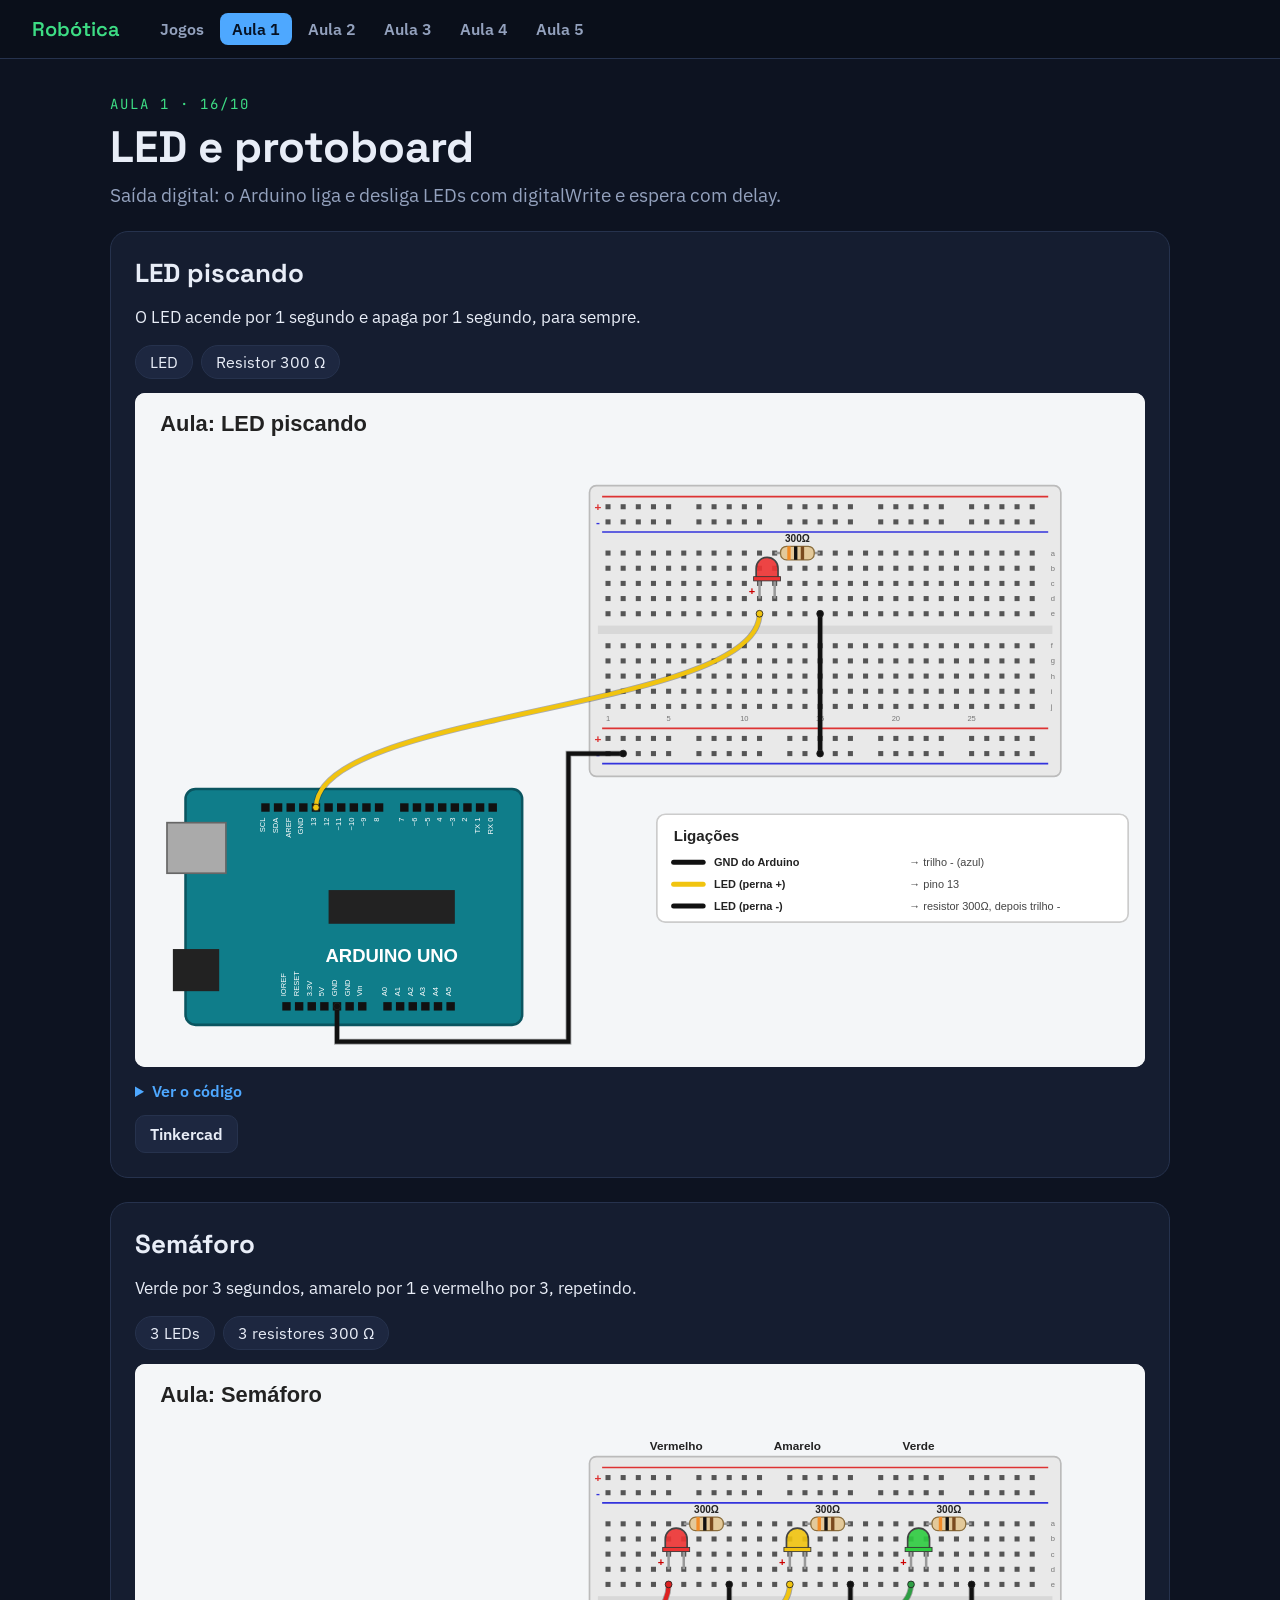
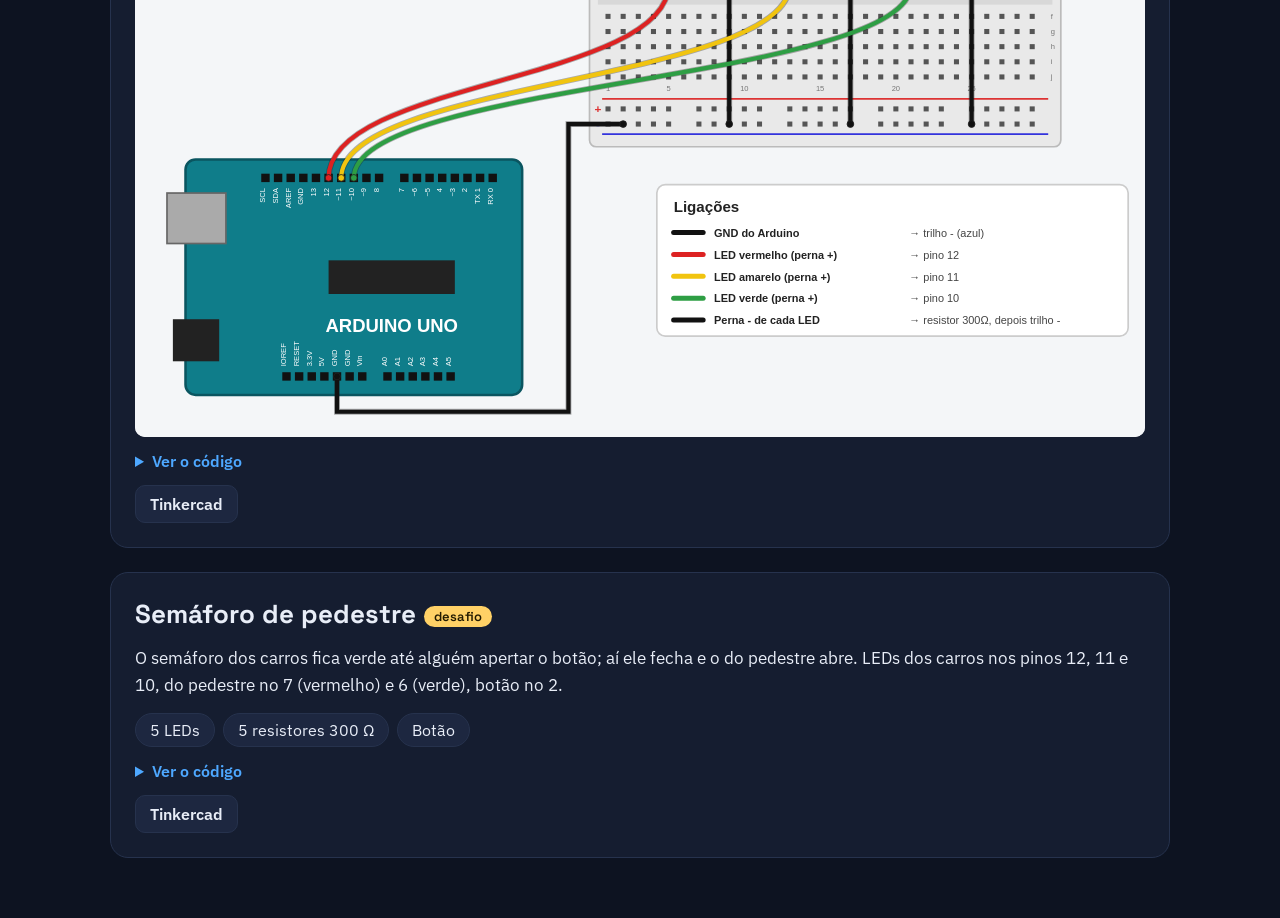
==== aula.html @ 11fc31a3 "Menu no topo e páginas das aulas 1 a 5; home só com os jogos Co-Authored-By: Claude Opus 5.5 <norepl" ====
<!doctype html>
<html lang="pt-BR">
<head>
<meta charset="utf-8">
<meta name="viewport" content="width=device-width, initial-scale=1">
<link rel="preconnect" href="https://fonts.googleapis.com">
<link href="https://fonts.googleapis.com/css2?family=Space+Grotesk:wght@500;700&family=IBM+Plex+Sans:wght@400;600&family=JetBrains+Mono:wght@400;700&display=swap" rel="stylesheet">
<link rel="stylesheet" href="comum.css">
<title>Aulas · Robótica</title>
<style>
  .aula { max-width: 1100px; margin: 0 auto; padding: 36px 20px 60px; display: flex; flex-direction: column; gap: 24px; }
  .aula .sobre { font-family: 'JetBrains Mono', monospace; color: var(--verde); letter-spacing: 2px; font-size: 14px; }
  .aula h1 { font-size: 44px; margin-top: 6px; }
  .aula .tema { color: var(--suave); font-size: 19px; margin: 8px 0 0; }
  .proj { background: var(--painel); border: 1px solid var(--borda); border-radius: 18px; padding: 24px; display: flex; flex-direction: column; gap: 14px; }
  .proj h2 { font-size: 26px; }
  .proj .tag { font-size: 13px; font-weight: 600; color: #221a00; background: var(--amarelo); border-radius: 999px; padding: 2px 10px; margin-left: 8px; vertical-align: middle; }
  .proj p { margin: 0; line-height: 1.6; font-size: 17px; }
  .proj img { width: 100%; border-radius: 10px; background: #f4f6f8; display: block; }
  .proj .links { display: flex; gap: 10px; flex-wrap: wrap; }
  .proj .links a { background: #1d2740; border: 1px solid var(--borda); border-radius: 10px; padding: 8px 14px; text-decoration: none; color: var(--texto); font-weight: 600; }
  .proj .links a:hover { border-color: var(--azul); }
  .proj details summary { cursor: pointer; font-weight: 600; color: var(--azul); }
  .proj pre { background: #0a0f1a; border: 1px solid var(--borda); border-radius: 12px; padding: 16px; overflow: auto; max-height: 520px; font-size: 14px; line-height: 1.5; margin: 10px 0 0; }
  .blocos { display: flex; flex-direction: column; gap: 10px; }
  .grupo { font-family: 'Space Grotesk', Arial, sans-serif; font-size: 22px; color: var(--suave); margin: 12px 0 -8px; }
</style>
</head>
<body>
<script src="comum.js"></script>
<div id="menu"></div>
<main class="aula" id="aula"></main>
<script>
const TK = id => 'https://www.tinkercad.com/things/' + id;
// Cada projeto: titulo, texto, pecas, esquema (svg), codigo (.ino) ou blocos (imagens), links extras
const AULAS = {
  1: { data: '16/10', titulo: 'LED e protoboard', tema: 'Saída digital: o Arduino liga e desliga LEDs com digitalWrite e espera com delay.', projetos: [
    { titulo: 'LED piscando', texto: 'O LED acende por 1 segundo e apaga por 1 segundo, para sempre.', pecas: ['LED', 'Resistor 300 Ω'], esquema: 'aulas/01_led_piscando', codigo: 'aula1/led_piscando', links: [['Tinkercad', TK('7gEm8Jbq8td')]] },
    { titulo: 'Semáforo', texto: 'Verde por 3 segundos, amarelo por 1 e vermelho por 3, repetindo.', pecas: ['3 LEDs', '3 resistores 300 Ω'], esquema: 'aulas/02_semaforo', codigo: 'aula1/semaforo', links: [['Tinkercad', TK('5s8k3tmGoYp')]] },
    { titulo: 'Semáforo de pedestre', tag: 'desafio', texto: 'O semáforo dos carros fica verde até alguém apertar o botão; aí ele fecha e o do pedestre abre. LEDs dos carros nos pinos 12, 11 e 10, do pedestre no 7 (vermelho) e 6 (verde), botão no 2.', pecas: ['5 LEDs', '5 resistores 300 Ω', 'Botão'], codigo: 'aula1/semaforo_pedestre', links: [['Tinkercad', TK('1Vlmrn4FxMz')]] },
  ] },
  2: { data: '19/10', titulo: 'Botões e som', tema: 'Entrada digital: o Arduino lê o botão com digitalRead e toca notas no buzzer com tone.', projetos: [
    { titulo: 'Campainha', texto: 'Enquanto o botão está apertado, o buzzer toca. O botão usa INPUT_PULLUP: não precisa de resistor.', pecas: ['Botão', 'Buzzer'], esquema: 'aulas/04_campainha', codigo: 'aula2/campainha' },
    { titulo: 'Piano', texto: 'Quatro botões, quatro notas: dó, ré, mi e fá.', pecas: ['4 botões', 'Buzzer'], esquema: 'aulas/09_piano', codigo: 'aula2/piano' },
    { titulo: 'Brilha, brilha, estrelinha', texto: 'A música inteira tocando no buzzer do pino 8. Usa a mesma montagem do piano (só o buzzer).', pecas: ['Buzzer'], codigo: 'aula2/brilha_brilha' },
    { titulo: 'Genius', tag: 'extra', texto: 'Jogo da memória: os LEDs acendem numa sequência e é preciso repetir nos botões.', pecas: ['4 botões', '4 LEDs', '4 resistores 300 Ω', 'Buzzer'], esquema: 'aulas/10_genius', codigo: 'aula2/genius' },
    { titulo: 'Sensor de temperatura DHT11', tag: 'extra', texto: 'Lê a temperatura e a umidade e mostra no Monitor Serial. Precisa da biblioteca "DHT sensor library".', pecas: ['DHT11', 'Resistor 10 kΩ'], esquema: 'aulas/11_dht11', codigo: 'aula2/dht11' },
  ] },
  3: { data: '21/10', titulo: 'Luz, cor e sensores', tema: 'Entrada analógica (0 a 1023) e o alarme do Missão Impossível, montado uma peça de cada vez sem desmontar nada.', projetos: [
    { grupo: 'O alarme, arquivo por arquivo' },
    { titulo: 'Etapa 0: preparar a protoboard', texto: '5V no + de baixo, GND no − de baixo e fios ligando os trilhos de baixo aos de cima. Vale para todas as montagens daqui em diante.', esquema: 'aulas/11b_aula3_etapa0' },
    { titulo: 'Arquivo 01: potenciômetro', texto: 'O Monitor Serial mostra o valor do potenciômetro, de 0 a 1023.', pecas: ['Potenciômetro'], esquema: 'aulas/12_aula3_etapa1', codigo: 'aula3/01_potenciometro' },
    { titulo: 'Arquivo 02: brilho do LED', texto: 'O potenciômetro controla o brilho do LED.', pecas: ['LED', 'Resistor 300 Ω'], esquema: 'aulas/13_aula3_etapa2', codigo: 'aula3/02_led_brilho' },
    { titulo: 'Arquivo 03: LDR', texto: 'O LDR mede a luz; se escurecer, o LED acende.', pecas: ['LDR', 'Resistor 10 kΩ'], esquema: 'aulas/14_aula3_etapa3', codigo: 'aula3/03_ldr', links: [['Tinkercad', TK('21bJt5S1oA1')]] },
    { titulo: 'Arquivos 04 e 05: alarme com laser', texto: 'O laser aponta para o LDR. Se alguém cortar o feixe, o buzzer dispara. O botão liga e desliga o alarme.', pecas: ['Mini laser', 'Buzzer', 'Botão'], esquema: 'aulas/15_aula3_etapa5', codigo: 'aula3/05_botao_liga_desliga' },
    { titulo: 'Arquivo 06: LED RGB', texto: 'O LED RGB mostra o estado do alarme: desligado, calmo ou disparado.', pecas: ['LED RGB', '3 resistores 300 Ω'], esquema: 'aulas/16_aula3_etapa6', codigo: 'aula3/06_led_rgb' },
    { titulo: 'Arquivo 07: temperatura', texto: 'O DHT11 entra no alarme: se a sala esquentar acima do limite, ele dispara.', pecas: ['DHT11', 'Resistor 10 kΩ'], esquema: 'aulas/17_aula3_etapa7', codigo: 'aula3/07_temperatura' },
    { titulo: 'Arquivo 08: presença', tag: 'extra', texto: 'O sensor ultrassônico entra no alarme: se alguém chegar perto, ele dispara.', pecas: ['Sensor ultrassônico'], esquema: 'aulas/18_aula3_etapa8', codigo: 'aula3/08_ultrassonico' },
    { grupo: 'Desafios (usam a montagem do alarme)' },
    { titulo: 'Sirene', texto: 'O alarme alterna entre dois tons, como uma sirene.', codigo: 'aula3/09_desafio_sirene' },
    { titulo: 'Cores', texto: 'Com o alarme calmo, o LED RGB mostra uma cor misturada.', codigo: 'aula3/10_desafio_cores' },
    { titulo: 'Música do Missão Impossível', texto: 'A música tocando no buzzer, nota por nota.', codigo: 'aula3/11_desafio_musica' },
    { titulo: 'Termômetro colorido', texto: 'O LED RGB mostra a temperatura: azul frio, verde ok, vermelho quente.', codigo: 'aula3/13_desafio_termometro' },
    { titulo: 'Instrumento de um botão', texto: 'Segurando o botão, o buzzer toca; o potenciômetro escolhe a nota.', codigo: 'aula3/14_desafio_theremin' },
    { titulo: 'Luz noturna', texto: 'Quanto mais escuro no LDR, mais forte o LED.', codigo: 'aula3/15_desafio_luz_noturna' },
    { titulo: 'Cor no potenciômetro', texto: 'Girando o potenciômetro, o LED RGB vai do azul ao vermelho.', codigo: 'aula3/16_desafio_cor_girando' },
    { titulo: 'Botão de cores', texto: 'Cada aperto do botão troca a cor do LED RGB.', codigo: 'aula3/17_desafio_botao_cores' },
  ] },
  4: { data: '28/10', titulo: 'Distância e movimento', tema: 'Sensor ultrassônico (distância pelo eco) e servo motor (ir até um ângulo), com programação em blocos no Tinkercad.', projetos: [
    { titulo: 'Radar', texto: 'O servo gira o sensor de 15 a 165 graus e a tela desenha os objetos. O buzzer apita quando o feixe passa por um objeto.', pecas: ['Servo', 'Sensor ultrassônico', 'Buzzer'], esquema: 'aulas/43_aula4_etapa3', blocos: ['aula4/radar'], links: [['Tinkercad para montar', TK('cL28PivlSvx')], ['Tela do radar', 'radar.html']] },
    { titulo: 'Sensor de ré', texto: 'Três LEDs mostram se o objeto está longe (verde), perto (amarelo) ou muito perto (vermelho), com bip.', pecas: ['Sensor ultrassônico', '3 LEDs', '3 resistores 300 Ω', 'Buzzer'], esquema: 'aulas/44_aula4_sensor_re', blocos: ['aula4/sensor_re'], links: [['Tinkercad para montar', TK('9xckcBXKCl0')], ['Tela do sensor de ré', 'sensor-re.html']] },
    { titulo: 'Garra com joystick', texto: 'O joystick abre e fecha a garra montada no servo. Monte a garra com o servo parado em 60 graus (fechada); aberta é 150.', pecas: ['Servo com a garra', 'Joystick'], esquema: 'aulas/45_aula4_garra', blocos: ['aula4/garra'], links: [['Tinkercad para montar', TK('1joqnIWhsd8')]] },
  ] },
  5: { data: '30/10', titulo: 'Display e jogos', tema: 'Display de 7 segmentos mostrando os números de 0 a 9, e os jogos com tela no computador.', projetos: [
    { titulo: 'Display 0 a 9', texto: 'Sete LEDs em forma de 8: acendendo uns e apagando outros, aparece um número. O programa conta de 0 a 9.', pecas: ['Display de 7 segmentos', 'Resistor 300 Ω'], esquema: 'display', links: [['Abrir a página do display', 'display.html']] },
    { titulo: 'Os 6 jogos', texto: 'Nave, quiz, ritmo, cabo de guerra, desarme a bomba e pescaria com a garra, cada um com montagem e tela.', links: [['Ver os jogos', './']] },
  ] },
};

function mostrar() {
  const n = Number(location.hash.slice(1)) || 1;
  const a = AULAS[n] || AULAS[1];
  document.getElementById('menu').innerHTML = menuHtml('Aula ' + n);
  document.title = `Aula ${n} · Robótica`;
  const el = document.getElementById('aula');
  el.innerHTML = `<header><div class="sobre">AULA ${n} · ${a.data}</div><h1>${a.titulo}</h1><p class="tema">${a.tema}</p></header>` +
    a.projetos.map((p, i) => p.grupo ? `<h2 class="grupo">${p.grupo}</h2>` : `
    <section class="proj">
      <h2>${p.titulo}${p.tag ? `<span class="tag">${p.tag}</span>` : ''}</h2>
      <p>${p.texto}</p>
      ${p.pecas ? `<ul class="pecas">${p.pecas.map(x => `<li>${x}</li>`).join('')}</ul>` : ''}
      ${p.esquema ? `<a href="esquemas/${p.esquema}.svg" target="_blank"><img src="esquemas/${p.esquema}.svg" alt="Montagem: ${p.titulo}" loading="lazy"></a>` : ''}
      ${p.blocos ? `<div class="blocos">${p.blocos.map(b => `<img src="blocos/${b}.png" alt="Blocos: ${p.titulo}" loading="lazy">`).join('')}</div>` : ''}
      ${p.codigo ? `<details><summary>Ver o código</summary><pre data-src="codigo/${p.codigo}.ino">carregando...</pre></details>` : ''}
      ${p.links ? `<div class="links">${p.links.map(([t, h]) => `<a href="${h}"${h.startsWith('http') ? ' target="_blank"' : ''}>${t}</a>`).join('')}</div>` : ''}
    </section>`).join('');
  // o código só é baixado quando a pessoa abre o "Ver o código"
  el.querySelectorAll('details').forEach(d => d.addEventListener('toggle', () => {
    const pre = d.querySelector('pre');
    if (d.open && pre.textContent === 'carregando...') fetch(pre.dataset.src).then(r => r.text()).then(t => pre.textContent = t);
  }));
  scrollTo(0, 0);
}
addEventListener('hashchange', mostrar);
mostrar();
</script>
</body>
</html>
---- comum.css ----
:root {
  --fundo: #0d1321; --painel: #151d30; --borda: #26324d; --texto: #e8edf7; --suave: #93a1bd;
  --verde: #3ddc84; --vermelho: #ff5470; --azul: #4ea8ff; --amarelo: #ffd166; --roxo: #b388ff;
}
* { box-sizing: border-box; }
html, body { margin: 0; background: var(--fundo); color: var(--texto); font-family: 'IBM Plex Sans', Arial, sans-serif; }
a { color: var(--azul); }
h1, h2, h3 { font-family: 'Space Grotesk', Arial, sans-serif; margin: 0; }
code, pre, .mono { font-family: 'JetBrains Mono', monospace; }
button { font: inherit; cursor: pointer; border-radius: 10px; border: 1px solid var(--borda); background: var(--painel); color: var(--texto); padding: 10px 16px; }
button:hover { border-color: var(--azul); }
button.forte { background: var(--verde); color: #08130d; border-color: var(--verde); font-weight: 600; }

.topo { display: flex; align-items: center; gap: 16px; padding: 14px 20px; border-bottom: 1px solid var(--borda); flex-wrap: wrap; }
.topo .voltar { text-decoration: none; color: var(--suave); }
.topo h1 { font-size: 24px; }
.abas { display: flex; gap: 6px; margin-left: auto; }
.abas button { padding: 8px 18px; }
.abas button.ativa { background: var(--azul); color: #061224; border-color: var(--azul); font-weight: 600; }

/* Aba Montar */
.montar { max-width: 1240px; margin: 0 auto; padding: 24px 20px 60px; display: grid; gap: 24px; grid-template-columns: 1fr 1fr; }
.montar .caixa { background: var(--painel); border: 1px solid var(--borda); border-radius: 16px; padding: 22px; }
.montar .largo { grid-column: 1 / -1; }
.montar h2 { font-size: 22px; margin-bottom: 14px; }
.montar img { width: 100%; border-radius: 10px; background: #f4f6f8; display: block; }
.montar table { width: 100%; border-collapse: collapse; font-size: 17px; }
.montar td, .montar th { text-align: left; padding: 9px 8px; border-bottom: 1px solid var(--borda); }
.montar th { color: var(--suave); font-weight: 600; font-size: 14px; }
.pino { display: inline-block; min-width: 46px; text-align: center; font-family: 'JetBrains Mono', monospace; font-weight: 700; background: var(--amarelo); color: #221a00; border-radius: 8px; padding: 2px 8px; }
.pecas { display: flex; flex-wrap: wrap; gap: 8px; margin: 0; padding: 0; list-style: none; }
.pecas li { background: #1d2740; border: 1px solid var(--borda); border-radius: 999px; padding: 6px 14px; }
.passos { margin: 0; padding-left: 22px; line-height: 1.7; font-size: 17px; }
.codigo { position: relative; }
.codigo pre { background: #0a0f1a; border: 1px solid var(--borda); border-radius: 12px; padding: 16px; overflow: auto; max-height: 520px; font-size: 14px; line-height: 1.5; margin: 0; }
.codigo button { position: absolute; top: 10px; right: 10px; }
.desc { font-size: 18px; line-height: 1.6; color: var(--texto); margin: 0 0 10px; }

/* Aba Jogar */
.jogar { display: none; flex-direction: column; height: calc(100vh - 120px); }
.barra { display: flex; gap: 12px; align-items: center; padding: 10px 20px; flex-wrap: wrap; border-bottom: 1px solid var(--borda); }
.barra .status { color: var(--suave); }
.barra .dica { color: var(--suave); font-size: 14px; margin-left: auto; }
.led { width: 22px; height: 22px; border-radius: 50%; background: #333; border: 2px solid #555; transition: background .1s, box-shadow .1s; }
.jogar canvas { flex: 1; width: 100%; min-height: 0; display: block; }

@media (max-width: 900px) { .montar { grid-template-columns: 1fr; } }

/* Menu do topo */
.menu { display: flex; gap: 4px; align-items: center; padding: 10px 20px; border-bottom: 1px solid var(--borda); background: #0a0f1a; flex-wrap: wrap; }
.menu a { color: var(--suave); text-decoration: none; padding: 6px 12px; border-radius: 8px; font-weight: 600; }
.menu a:hover { color: var(--texto); background: var(--painel); }
.menu a.ativo { color: #061224; background: var(--azul); }
.menu .marca { color: var(--verde); font-family: 'Space Grotesk', Arial, sans-serif; font-size: 20px; margin-right: 12px; }
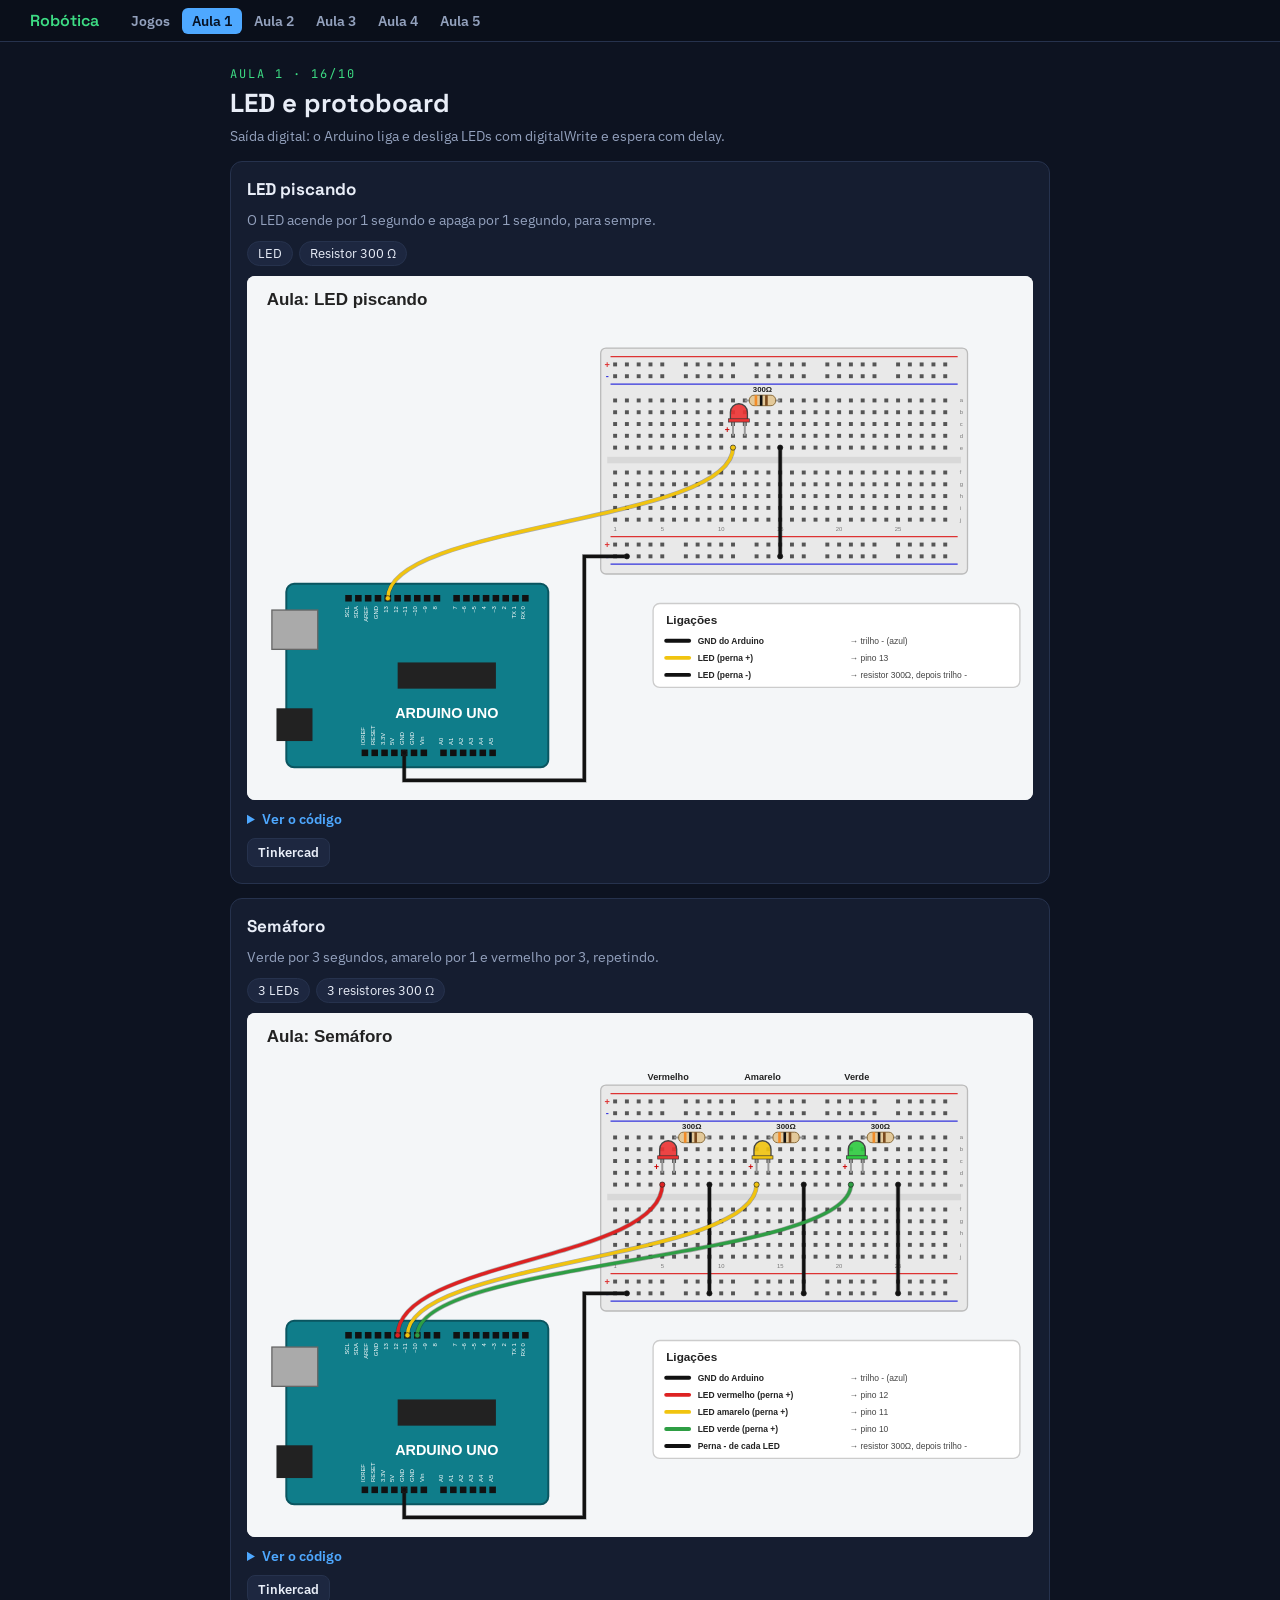
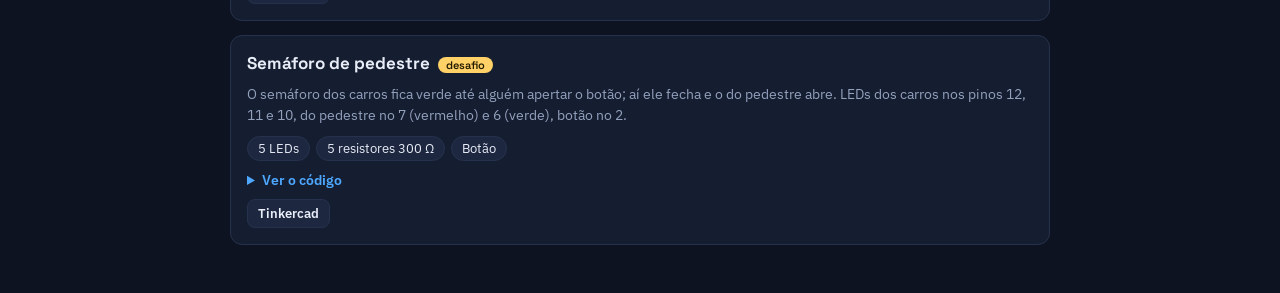
==== commit 55f71196: "Design mais compacto: menu, textos e cards menores Co-Authored-By: Claude Opus 5.5 <noreply@anthropi" ====
--- a/aula.html
+++ b/aula.html
@@ -8,22 +8,22 @@
 <link rel="stylesheet" href="comum.css">
 <title>Aulas · Robótica</title>
 <style>
-  .aula { max-width: 1100px; margin: 0 auto; padding: 36px 20px 60px; display: flex; flex-direction: column; gap: 24px; }
-  .aula .sobre { font-family: 'JetBrains Mono', monospace; color: var(--verde); letter-spacing: 2px; font-size: 14px; }
-  .aula h1 { font-size: 44px; margin-top: 6px; }
-  .aula .tema { color: var(--suave); font-size: 19px; margin: 8px 0 0; }
-  .proj { background: var(--painel); border: 1px solid var(--borda); border-radius: 18px; padding: 24px; display: flex; flex-direction: column; gap: 14px; }
-  .proj h2 { font-size: 26px; }
-  .proj .tag { font-size: 13px; font-weight: 600; color: #221a00; background: var(--amarelo); border-radius: 999px; padding: 2px 10px; margin-left: 8px; vertical-align: middle; }
-  .proj p { margin: 0; line-height: 1.6; font-size: 17px; }
-  .proj img { width: 100%; border-radius: 10px; background: #f4f6f8; display: block; }
-  .proj .links { display: flex; gap: 10px; flex-wrap: wrap; }
-  .proj .links a { background: #1d2740; border: 1px solid var(--borda); border-radius: 10px; padding: 8px 14px; text-decoration: none; color: var(--texto); font-weight: 600; }
+  .aula { max-width: 860px; margin: 0 auto; padding: 24px 20px 48px; display: flex; flex-direction: column; gap: 14px; }
+  .aula .sobre { font-family: 'JetBrains Mono', monospace; color: var(--verde); letter-spacing: 2px; font-size: 12px; }
+  .aula h1 { font-size: 26px; margin-top: 4px; }
+  .aula .tema { color: var(--suave); font-size: 14px; margin: 6px 0 0; line-height: 1.5; }
+  .proj { background: var(--painel); border: 1px solid var(--borda); border-radius: 12px; padding: 16px; display: flex; flex-direction: column; gap: 10px; }
+  .proj h2 { font-size: 17px; }
+  .proj .tag { font-size: 11px; font-weight: 600; color: #221a00; background: var(--amarelo); border-radius: 999px; padding: 1px 8px; margin-left: 8px; vertical-align: middle; }
+  .proj p { margin: 0; line-height: 1.5; font-size: 14px; color: var(--suave); }
+  .proj img { width: 100%; border-radius: 8px; background: #f4f6f8; display: block; }
+  .proj .links { display: flex; gap: 8px; flex-wrap: wrap; }
+  .proj .links a { background: #1d2740; border: 1px solid var(--borda); border-radius: 8px; padding: 5px 10px; text-decoration: none; color: var(--texto); font-weight: 600; font-size: 13px; }
   .proj .links a:hover { border-color: var(--azul); }
-  .proj details summary { cursor: pointer; font-weight: 600; color: var(--azul); }
-  .proj pre { background: #0a0f1a; border: 1px solid var(--borda); border-radius: 12px; padding: 16px; overflow: auto; max-height: 520px; font-size: 14px; line-height: 1.5; margin: 10px 0 0; }
-  .blocos { display: flex; flex-direction: column; gap: 10px; }
-  .grupo { font-family: 'Space Grotesk', Arial, sans-serif; font-size: 22px; color: var(--suave); margin: 12px 0 -8px; }
+  .proj details summary { cursor: pointer; font-weight: 600; color: var(--azul); font-size: 14px; }
+  .proj pre { background: #0a0f1a; border: 1px solid var(--borda); border-radius: 10px; padding: 12px; overflow: auto; max-height: 420px; font-size: 13px; line-height: 1.45; margin: 8px 0 0; }
+  .blocos { display: flex; flex-direction: column; gap: 8px; }
+  .grupo { font-family: 'Space Grotesk', Arial, sans-serif; font-size: 15px; color: var(--suave); margin: 8px 0 -4px; text-transform: uppercase; letter-spacing: 1px; }
 </style>
 </head>
 <body>
--- a/comum.css
+++ b/comum.css
@@ -3,52 +3,52 @@
   --verde: #3ddc84; --vermelho: #ff5470; --azul: #4ea8ff; --amarelo: #ffd166; --roxo: #b388ff;
 }
 * { box-sizing: border-box; }
-html, body { margin: 0; background: var(--fundo); color: var(--texto); font-family: 'IBM Plex Sans', Arial, sans-serif; }
+html, body { margin: 0; background: var(--fundo); color: var(--texto); font-family: 'IBM Plex Sans', Arial, sans-serif; font-size: 15px; }
 a { color: var(--azul); }
 h1, h2, h3 { font-family: 'Space Grotesk', Arial, sans-serif; margin: 0; }
 code, pre, .mono { font-family: 'JetBrains Mono', monospace; }
-button { font: inherit; cursor: pointer; border-radius: 10px; border: 1px solid var(--borda); background: var(--painel); color: var(--texto); padding: 10px 16px; }
+button { font: inherit; cursor: pointer; border-radius: 10px; border: 1px solid var(--borda); background: var(--painel); color: var(--texto); padding: 7px 12px; font-size: 14px; }
 button:hover { border-color: var(--azul); }
 button.forte { background: var(--verde); color: #08130d; border-color: var(--verde); font-weight: 600; }
 
-.topo { display: flex; align-items: center; gap: 16px; padding: 14px 20px; border-bottom: 1px solid var(--borda); flex-wrap: wrap; }
+.topo { display: flex; align-items: center; gap: 12px; padding: 10px 20px; border-bottom: 1px solid var(--borda); flex-wrap: wrap; }
 .topo .voltar { text-decoration: none; color: var(--suave); }
-.topo h1 { font-size: 24px; }
+.topo h1 { font-size: 18px; }
 .abas { display: flex; gap: 6px; margin-left: auto; }
-.abas button { padding: 8px 18px; }
+.abas button { padding: 5px 12px; }
 .abas button.ativa { background: var(--azul); color: #061224; border-color: var(--azul); font-weight: 600; }
 
 /* Aba Montar */
-.montar { max-width: 1240px; margin: 0 auto; padding: 24px 20px 60px; display: grid; gap: 24px; grid-template-columns: 1fr 1fr; }
-.montar .caixa { background: var(--painel); border: 1px solid var(--borda); border-radius: 16px; padding: 22px; }
+.montar { max-width: 960px; margin: 0 auto; padding: 18px 20px 48px; display: grid; gap: 16px; grid-template-columns: 1fr 1fr; }
+.montar .caixa { background: var(--painel); border: 1px solid var(--borda); border-radius: 12px; padding: 16px; }
 .montar .largo { grid-column: 1 / -1; }
-.montar h2 { font-size: 22px; margin-bottom: 14px; }
+.montar h2 { font-size: 16px; margin-bottom: 10px; }
 .montar img { width: 100%; border-radius: 10px; background: #f4f6f8; display: block; }
-.montar table { width: 100%; border-collapse: collapse; font-size: 17px; }
-.montar td, .montar th { text-align: left; padding: 9px 8px; border-bottom: 1px solid var(--borda); }
-.montar th { color: var(--suave); font-weight: 600; font-size: 14px; }
-.pino { display: inline-block; min-width: 46px; text-align: center; font-family: 'JetBrains Mono', monospace; font-weight: 700; background: var(--amarelo); color: #221a00; border-radius: 8px; padding: 2px 8px; }
-.pecas { display: flex; flex-wrap: wrap; gap: 8px; margin: 0; padding: 0; list-style: none; }
-.pecas li { background: #1d2740; border: 1px solid var(--borda); border-radius: 999px; padding: 6px 14px; }
-.passos { margin: 0; padding-left: 22px; line-height: 1.7; font-size: 17px; }
+.montar table { width: 100%; border-collapse: collapse; font-size: 14px; }
+.montar td, .montar th { text-align: left; padding: 6px 6px; border-bottom: 1px solid var(--borda); }
+.montar th { color: var(--suave); font-weight: 600; font-size: 12px; }
+.pino { display: inline-block; min-width: 36px; font-size: 13px; text-align: center; font-family: 'JetBrains Mono', monospace; font-weight: 700; background: var(--amarelo); color: #221a00; border-radius: 6px; padding: 1px 6px; }
+.pecas { display: flex; flex-wrap: wrap; gap: 6px; margin: 0; padding: 0; list-style: none; }
+.pecas li { background: #1d2740; border: 1px solid var(--borda); border-radius: 999px; padding: 3px 10px; font-size: 13px; }
+.passos { margin: 0; padding-left: 20px; line-height: 1.6; font-size: 14px; }
 .codigo { position: relative; }
-.codigo pre { background: #0a0f1a; border: 1px solid var(--borda); border-radius: 12px; padding: 16px; overflow: auto; max-height: 520px; font-size: 14px; line-height: 1.5; margin: 0; }
-.codigo button { position: absolute; top: 10px; right: 10px; }
-.desc { font-size: 18px; line-height: 1.6; color: var(--texto); margin: 0 0 10px; }
+.codigo pre { background: #0a0f1a; border: 1px solid var(--borda); border-radius: 12px; padding: 16px; overflow: auto; max-height: 460px; font-size: 13px; line-height: 1.45; margin: 0; }
+.obs { background: #1d2740; border-left: 4px solid var(--amarelo); border-radius: 8px; padding: 8px 12px; margin: 0 0 10px; line-height: 1.45; font-size: 14px; }
+.desc { font-size: 15px; line-height: 1.55; color: var(--texto); margin: 0 0 10px; }
 
 /* Aba Jogar */
-.jogar { display: none; flex-direction: column; height: calc(100vh - 120px); }
-.barra { display: flex; gap: 12px; align-items: center; padding: 10px 20px; flex-wrap: wrap; border-bottom: 1px solid var(--borda); }
+.jogar { display: none; flex-direction: column; height: calc(100vh - 92px); }
+.barra { display: flex; gap: 10px; align-items: center; padding: 7px 20px; flex-wrap: wrap; border-bottom: 1px solid var(--borda); }
 .barra .status { color: var(--suave); }
-.barra .dica { color: var(--suave); font-size: 14px; margin-left: auto; }
-.led { width: 22px; height: 22px; border-radius: 50%; background: #333; border: 2px solid #555; transition: background .1s, box-shadow .1s; }
+.barra .dica { color: var(--suave); font-size: 12px; margin-left: auto; }
+.led { width: 16px; height: 16px; border-radius: 50%; background: #333; border: 2px solid #555; transition: background .1s, box-shadow .1s; }
 .jogar canvas { flex: 1; width: 100%; min-height: 0; display: block; }
 
 @media (max-width: 900px) { .montar { grid-template-columns: 1fr; } }
 
 /* Menu do topo */
-.menu { display: flex; gap: 4px; align-items: center; padding: 10px 20px; border-bottom: 1px solid var(--borda); background: #0a0f1a; flex-wrap: wrap; }
-.menu a { color: var(--suave); text-decoration: none; padding: 6px 12px; border-radius: 8px; font-weight: 600; }
+.menu { display: flex; gap: 2px; align-items: center; padding: 6px 20px; border-bottom: 1px solid var(--borda); background: #0a0f1a; flex-wrap: wrap; }
+.menu a { color: var(--suave); text-decoration: none; padding: 4px 10px; border-radius: 6px; font-weight: 600; font-size: 14px; }
 .menu a:hover { color: var(--texto); background: var(--painel); }
 .menu a.ativo { color: #061224; background: var(--azul); }
-.menu .marca { color: var(--verde); font-family: 'Space Grotesk', Arial, sans-serif; font-size: 20px; margin-right: 12px; }
+.menu .marca { color: var(--verde); font-family: 'Space Grotesk', Arial, sans-serif; font-size: 16px; margin-right: 10px; }
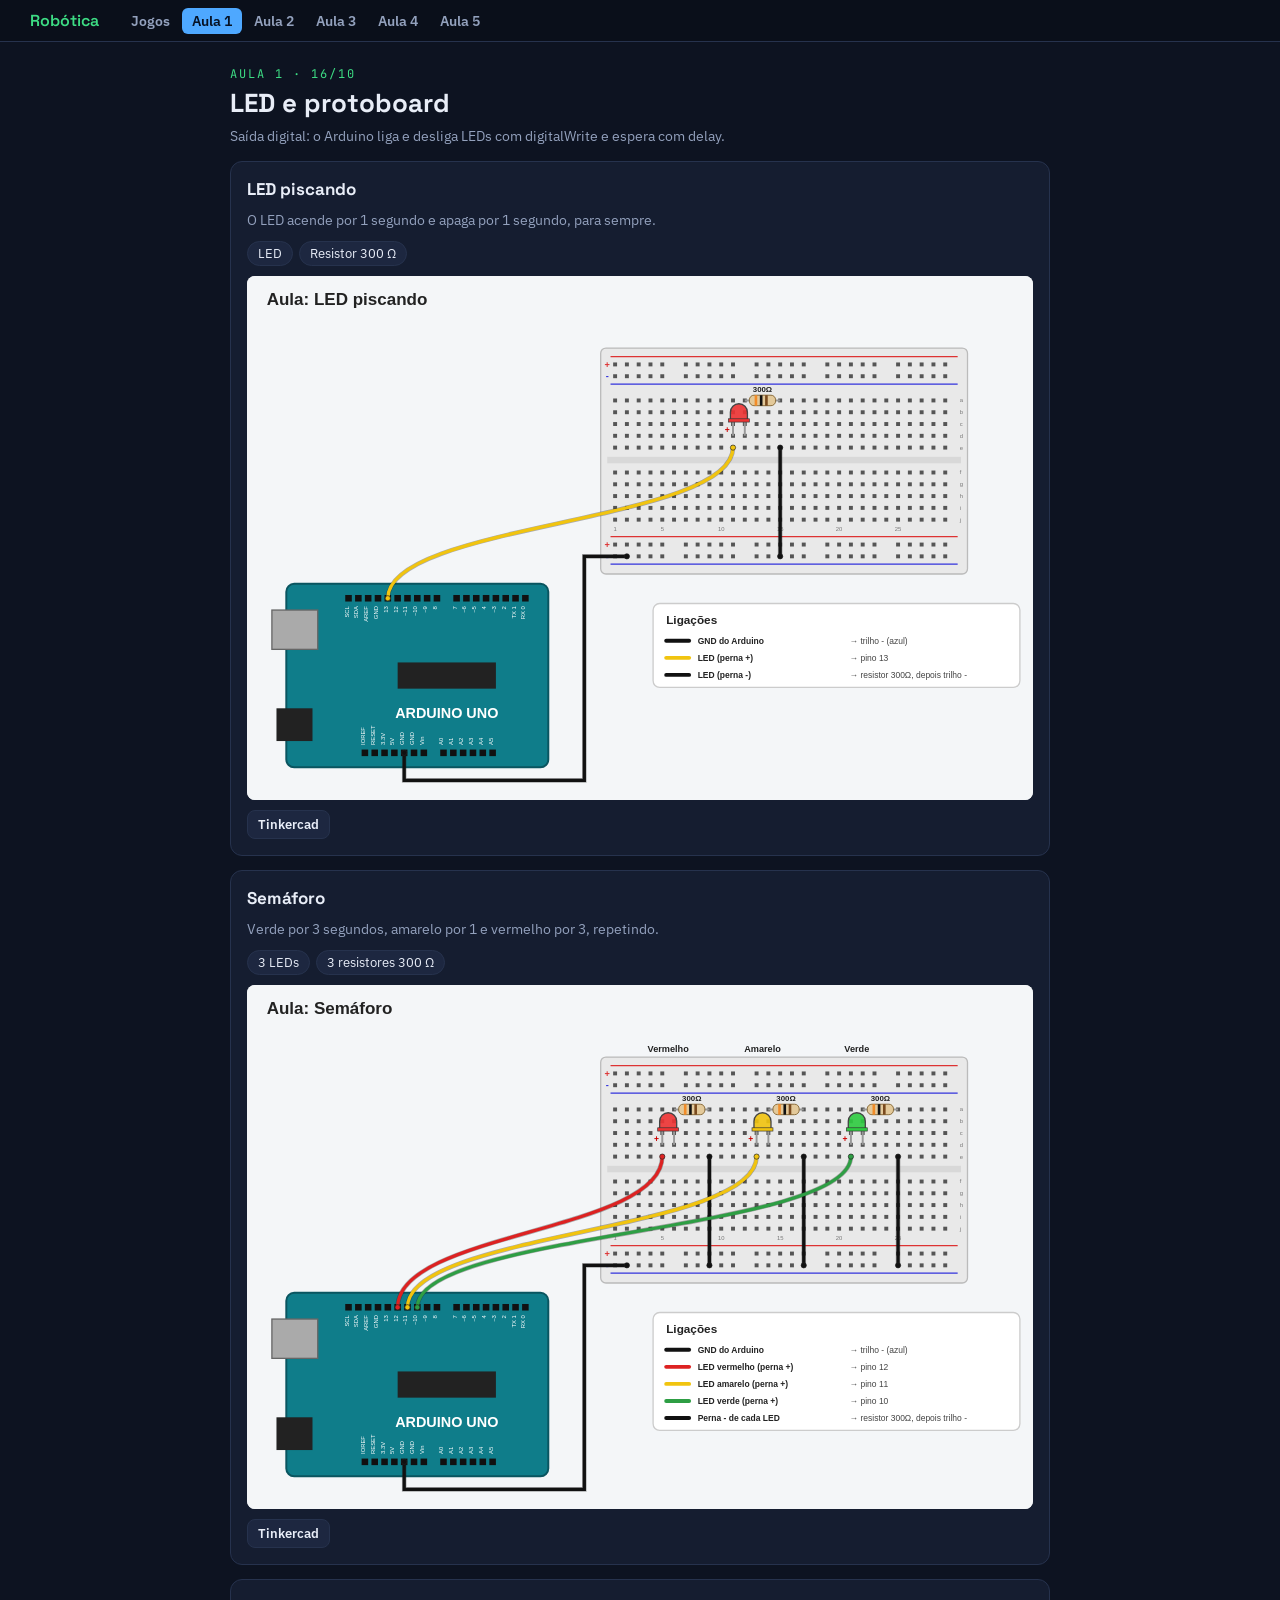
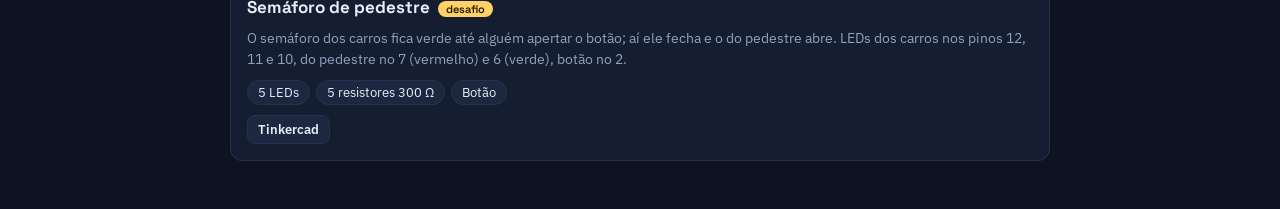
==== commit a0afe3a7: "Jogos em blocos: prints dos blocos no passo 2, dica do pull-up, links do Tinkercad para montar, tela" ====
--- a/aula.html
+++ b/aula.html
@@ -91,14 +91,8 @@
       ${p.pecas ? `<ul class="pecas">${p.pecas.map(x => `<li>${x}</li>`).join('')}</ul>` : ''}
       ${p.esquema ? `<a href="esquemas/${p.esquema}.svg" target="_blank"><img src="esquemas/${p.esquema}.svg" alt="Montagem: ${p.titulo}" loading="lazy"></a>` : ''}
       ${p.blocos ? `<div class="blocos">${p.blocos.map(b => `<img src="blocos/${b}.png" alt="Blocos: ${p.titulo}" loading="lazy">`).join('')}</div>` : ''}
-      ${p.codigo ? `<details><summary>Ver o código</summary><pre data-src="codigo/${p.codigo}.ino">carregando...</pre></details>` : ''}
       ${p.links ? `<div class="links">${p.links.map(([t, h]) => `<a href="${h}"${h.startsWith('http') ? ' target="_blank"' : ''}>${t}</a>`).join('')}</div>` : ''}
     </section>`).join('');
-  // o código só é baixado quando a pessoa abre o "Ver o código"
-  el.querySelectorAll('details').forEach(d => d.addEventListener('toggle', () => {
-    const pre = d.querySelector('pre');
-    if (d.open && pre.textContent === 'carregando...') fetch(pre.dataset.src).then(r => r.text()).then(t => pre.textContent = t);
-  }));
   scrollTo(0, 0);
 }
 addEventListener('hashchange', mostrar);
--- a/comum.css
+++ b/comum.css
@@ -11,40 +11,48 @@
 button:hover { border-color: var(--azul); }
 button.forte { background: var(--verde); color: #08130d; border-color: var(--verde); font-weight: 600; }
 
-.topo { display: flex; align-items: center; gap: 12px; padding: 10px 20px; border-bottom: 1px solid var(--borda); flex-wrap: wrap; }
-.topo .voltar { text-decoration: none; color: var(--suave); }
-.topo h1 { font-size: 18px; }
-.abas { display: flex; gap: 6px; margin-left: auto; }
-.abas button { padding: 5px 12px; }
-.abas button.ativa { background: var(--azul); color: #061224; border-color: var(--azul); font-weight: 600; }
-
-/* Aba Montar */
-.montar { max-width: 960px; margin: 0 auto; padding: 18px 20px 48px; display: grid; gap: 16px; grid-template-columns: 1fr 1fr; }
-.montar .caixa { background: var(--painel); border: 1px solid var(--borda); border-radius: 12px; padding: 16px; }
-.montar .largo { grid-column: 1 / -1; }
-.montar h2 { font-size: 16px; margin-bottom: 10px; }
-.montar img { width: 100%; border-radius: 10px; background: #f4f6f8; display: block; }
-.montar table { width: 100%; border-collapse: collapse; font-size: 14px; }
-.montar td, .montar th { text-align: left; padding: 6px 6px; border-bottom: 1px solid var(--borda); }
-.montar th { color: var(--suave); font-weight: 600; font-size: 12px; }
-.pino { display: inline-block; min-width: 36px; font-size: 13px; text-align: center; font-family: 'JetBrains Mono', monospace; font-weight: 700; background: var(--amarelo); color: #221a00; border-radius: 6px; padding: 1px 6px; }
+/* Página de jogo em passos */
+.trilha { max-width: 920px; margin: 0 auto; padding: 14px 20px 0; font-size: 13px; color: var(--suave); display: flex; gap: 8px; align-items: center; }
+.trilha a { color: var(--suave); text-decoration: none; }
+.trilha a:hover { color: var(--texto); }
+.trilha b { color: var(--texto); font-weight: 600; }
+.passos-nav { max-width: 920px; margin: 10px auto 0; padding: 0 20px; list-style: none; display: flex; gap: 6px; }
+.passos-nav li { flex: 1; display: flex; align-items: center; gap: 8px; padding: 7px 10px; border-radius: 8px; background: var(--painel); border: 1px solid var(--borda); color: var(--suave); font-size: 13px; font-weight: 600; cursor: pointer; }
+.passos-nav li span { width: 20px; height: 20px; border-radius: 50%; display: grid; place-items: center; background: #26324d; font-size: 11px; color: var(--texto); }
+.passos-nav li.ativo { border-color: var(--azul); color: var(--texto); }
+.passos-nav li.ativo span { background: var(--azul); color: #061224; }
+.passos-nav li.feito span { background: var(--verde); color: #08130d; }
+.passo { display: none; }
+.passo.ativo { display: block; }
+main.passo { max-width: 920px; margin: 14px auto 40px; padding: 18px 20px; background: var(--painel); border: 1px solid var(--borda); border-radius: 12px; box-sizing: border-box; width: calc(100% - 40px); }
+main.passo h2 { font-size: 14px; color: var(--suave); text-transform: uppercase; letter-spacing: 1px; margin: 14px 0 8px; }
+.desc { font-size: 15px; line-height: 1.55; margin: 0; }
+.nota { color: var(--suave); font-size: 12px; margin: 8px 0 0; }
+.montagem { display: grid; grid-template-columns: 1.5fr 1fr; gap: 18px; align-items: start; }
+.montagem figure { margin: 0; }
+.montagem img { width: 100%; border-radius: 8px; display: block; background: #f4f6f8; }
+.montagem figcaption { font-size: 12px; color: var(--suave); margin-top: 6px; }
+.montagem h2 { margin-top: 0 !important; }
+.montagem table { width: 100%; border-collapse: collapse; font-size: 13px; }
+.montagem td { padding: 5px 4px; border-bottom: 1px solid var(--borda); vertical-align: top; }
+.montagem td small { display: block; color: var(--suave); font-size: 11px; }
+.avisos { margin: 12px 0 0; padding-left: 16px; font-size: 12px; color: var(--suave); line-height: 1.5; }
+.pino { display: inline-block; min-width: 32px; text-align: center; font-family: 'JetBrains Mono', monospace; font-weight: 700; font-size: 12px; background: var(--amarelo); color: #221a00; border-radius: 6px; padding: 1px 6px; }
 .pecas { display: flex; flex-wrap: wrap; gap: 6px; margin: 0; padding: 0; list-style: none; }
 .pecas li { background: #1d2740; border: 1px solid var(--borda); border-radius: 999px; padding: 3px 10px; font-size: 13px; }
-.passos { margin: 0; padding-left: 20px; line-height: 1.6; font-size: 14px; }
-.codigo { position: relative; }
-.codigo pre { background: #0a0f1a; border: 1px solid var(--borda); border-radius: 12px; padding: 16px; overflow: auto; max-height: 460px; font-size: 13px; line-height: 1.45; margin: 0; }
-.obs { background: #1d2740; border-left: 4px solid var(--amarelo); border-radius: 8px; padding: 8px 12px; margin: 0 0 10px; line-height: 1.45; font-size: 14px; }
-.desc { font-size: 15px; line-height: 1.55; color: var(--texto); margin: 0 0 10px; }
+.dica-codigo { font-size: 13px; color: var(--suave); margin: 0 0 10px; }
+#codigo, .parte pre { background: #0a0f1a; border: 1px solid var(--borda); border-radius: 10px; padding: 14px; overflow: auto; max-height: 60vh; font-size: 12.5px; line-height: 1.45; margin: 0; }
+.navpasso { display: flex; justify-content: space-between; margin-top: 16px; }
 
-/* Aba Jogar */
-.jogar { display: none; flex-direction: column; height: calc(100vh - 92px); }
-.barra { display: flex; gap: 10px; align-items: center; padding: 7px 20px; flex-wrap: wrap; border-bottom: 1px solid var(--borda); }
-.barra .status { color: var(--suave); }
+/* Passo Jogar */
+.jogar.ativo { display: flex; flex-direction: column; margin-top: 10px; }
+.barra { display: flex; gap: 10px; align-items: center; padding: 7px 20px; flex-wrap: wrap; border-bottom: 1px solid var(--borda); border-top: 1px solid var(--borda); }
+.barra .status { color: var(--suave); font-size: 13px; }
 .barra .dica { color: var(--suave); font-size: 12px; margin-left: auto; }
 .led { width: 16px; height: 16px; border-radius: 50%; background: #333; border: 2px solid #555; transition: background .1s, box-shadow .1s; }
 .jogar canvas { flex: 1; width: 100%; min-height: 0; display: block; }
 
-@media (max-width: 900px) { .montar { grid-template-columns: 1fr; } }
+@media (max-width: 760px) { .montagem { grid-template-columns: 1fr; } .passos-nav li { font-size: 0; gap: 0; justify-content: center; } }
 
 /* Menu do topo */
 .menu { display: flex; gap: 2px; align-items: center; padding: 6px 20px; border-bottom: 1px solid var(--borda); background: #0a0f1a; flex-wrap: wrap; }
@@ -52,3 +60,17 @@
 .menu a:hover { color: var(--texto); background: var(--painel); }
 .menu a.ativo { color: #061224; background: var(--azul); }
 .menu .marca { color: var(--verde); font-family: 'Space Grotesk', Arial, sans-serif; font-size: 16px; margin-right: 10px; }
+
+.parte { margin-bottom: 12px; }
+.parte-topo { display: flex; align-items: baseline; gap: 8px; flex-wrap: wrap; margin-bottom: 6px; font-size: 13px; }
+.parte-topo span { width: 20px; height: 20px; border-radius: 50%; background: var(--azul); color: #061224; font-size: 11px; font-weight: 700; display: inline-grid; place-items: center; flex: none; align-self: center; }
+.parte-topo b { font-size: 14px; }
+.parte-topo em { font-style: normal; color: var(--suave); }
+.parte pre { max-height: none !important; }
+.inteiro summary { cursor: pointer; color: var(--azul); font-size: 13px; font-weight: 600; margin: 4px 0 8px; }
+
+.blocos-img { width: 100%; display: block; border-radius: 8px; border: 1px solid var(--borda); background: #f9f9f9; }
+.pullup { margin-top: 14px; background: #1d2740; border-left: 4px solid var(--amarelo); border-radius: 8px; padding: 10px 14px; font-size: 13px; line-height: 1.5; }
+.pullup p { margin: 6px 0; }
+.pullup pre { background: #0a0f1a; border-radius: 6px; padding: 8px 12px; margin: 6px 0; font-size: 13px; }
+.pullup code { font-family: 'JetBrains Mono', monospace; color: var(--amarelo); }
